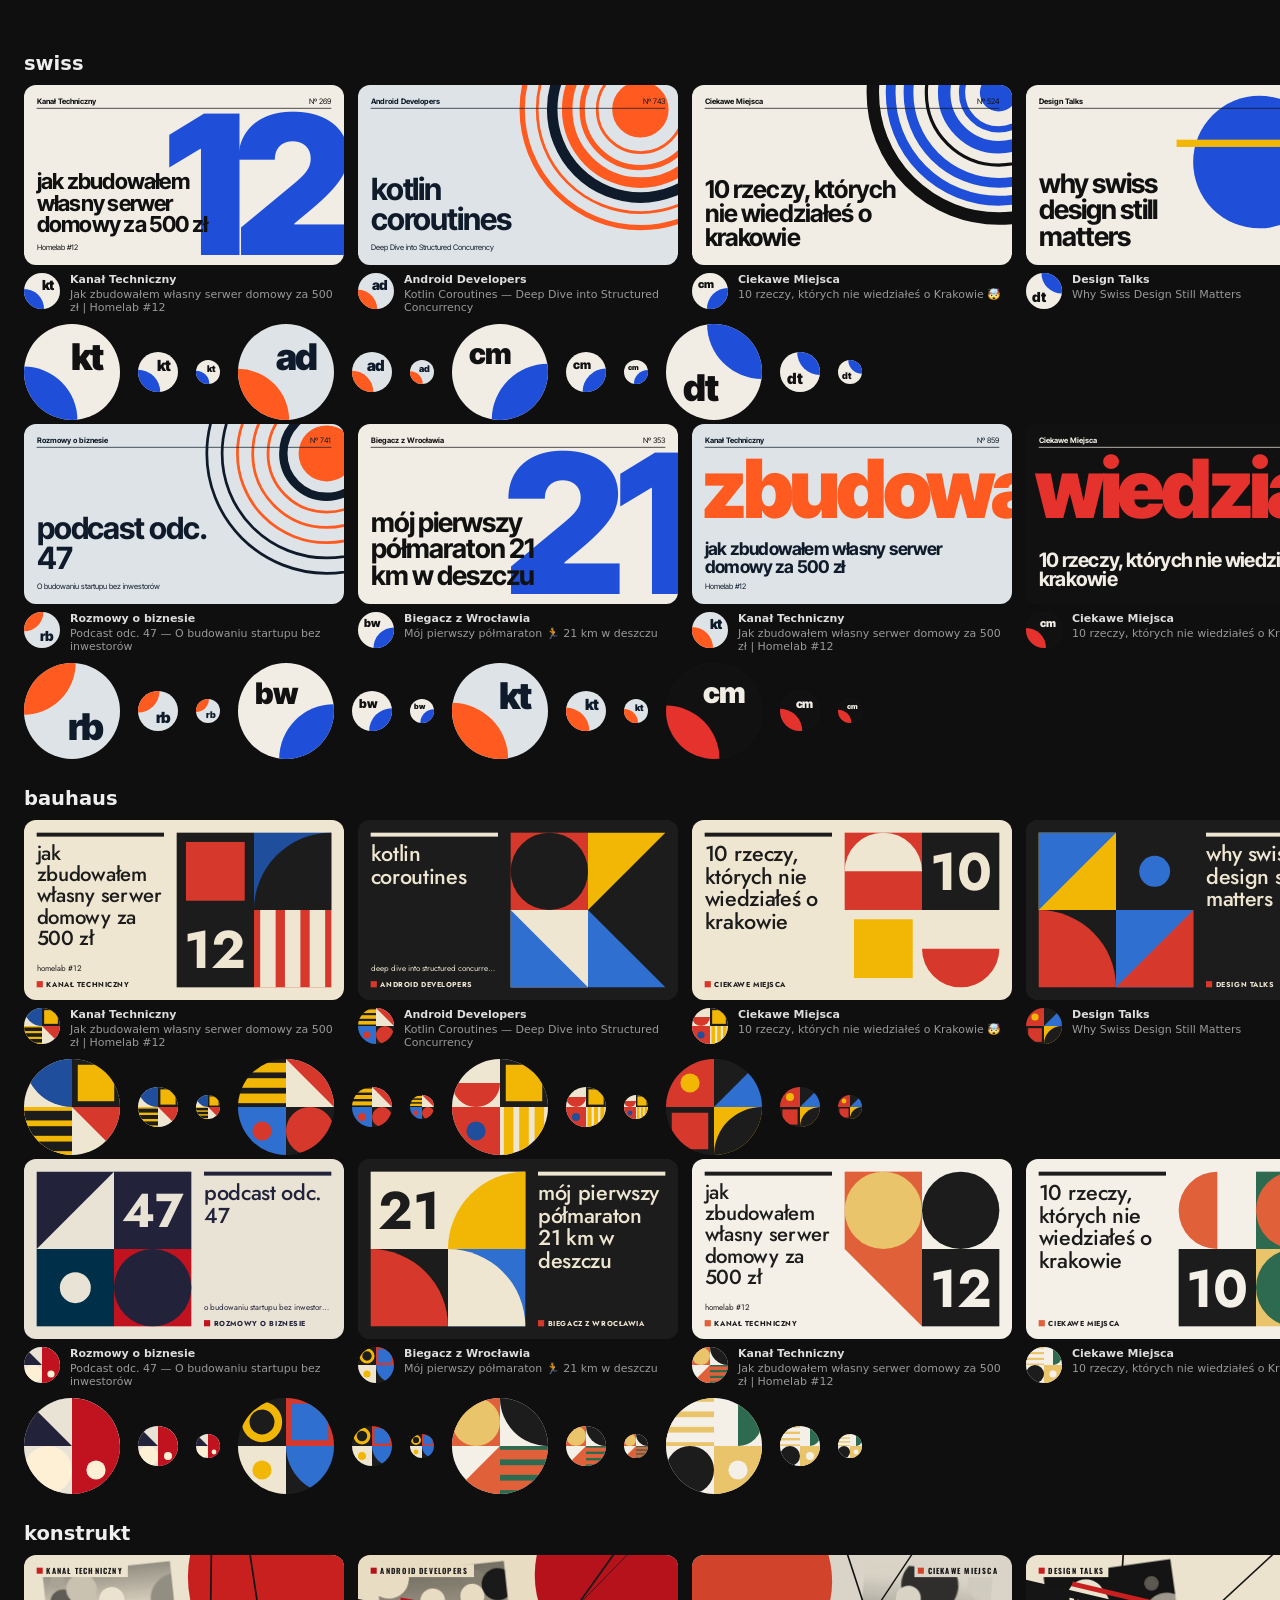
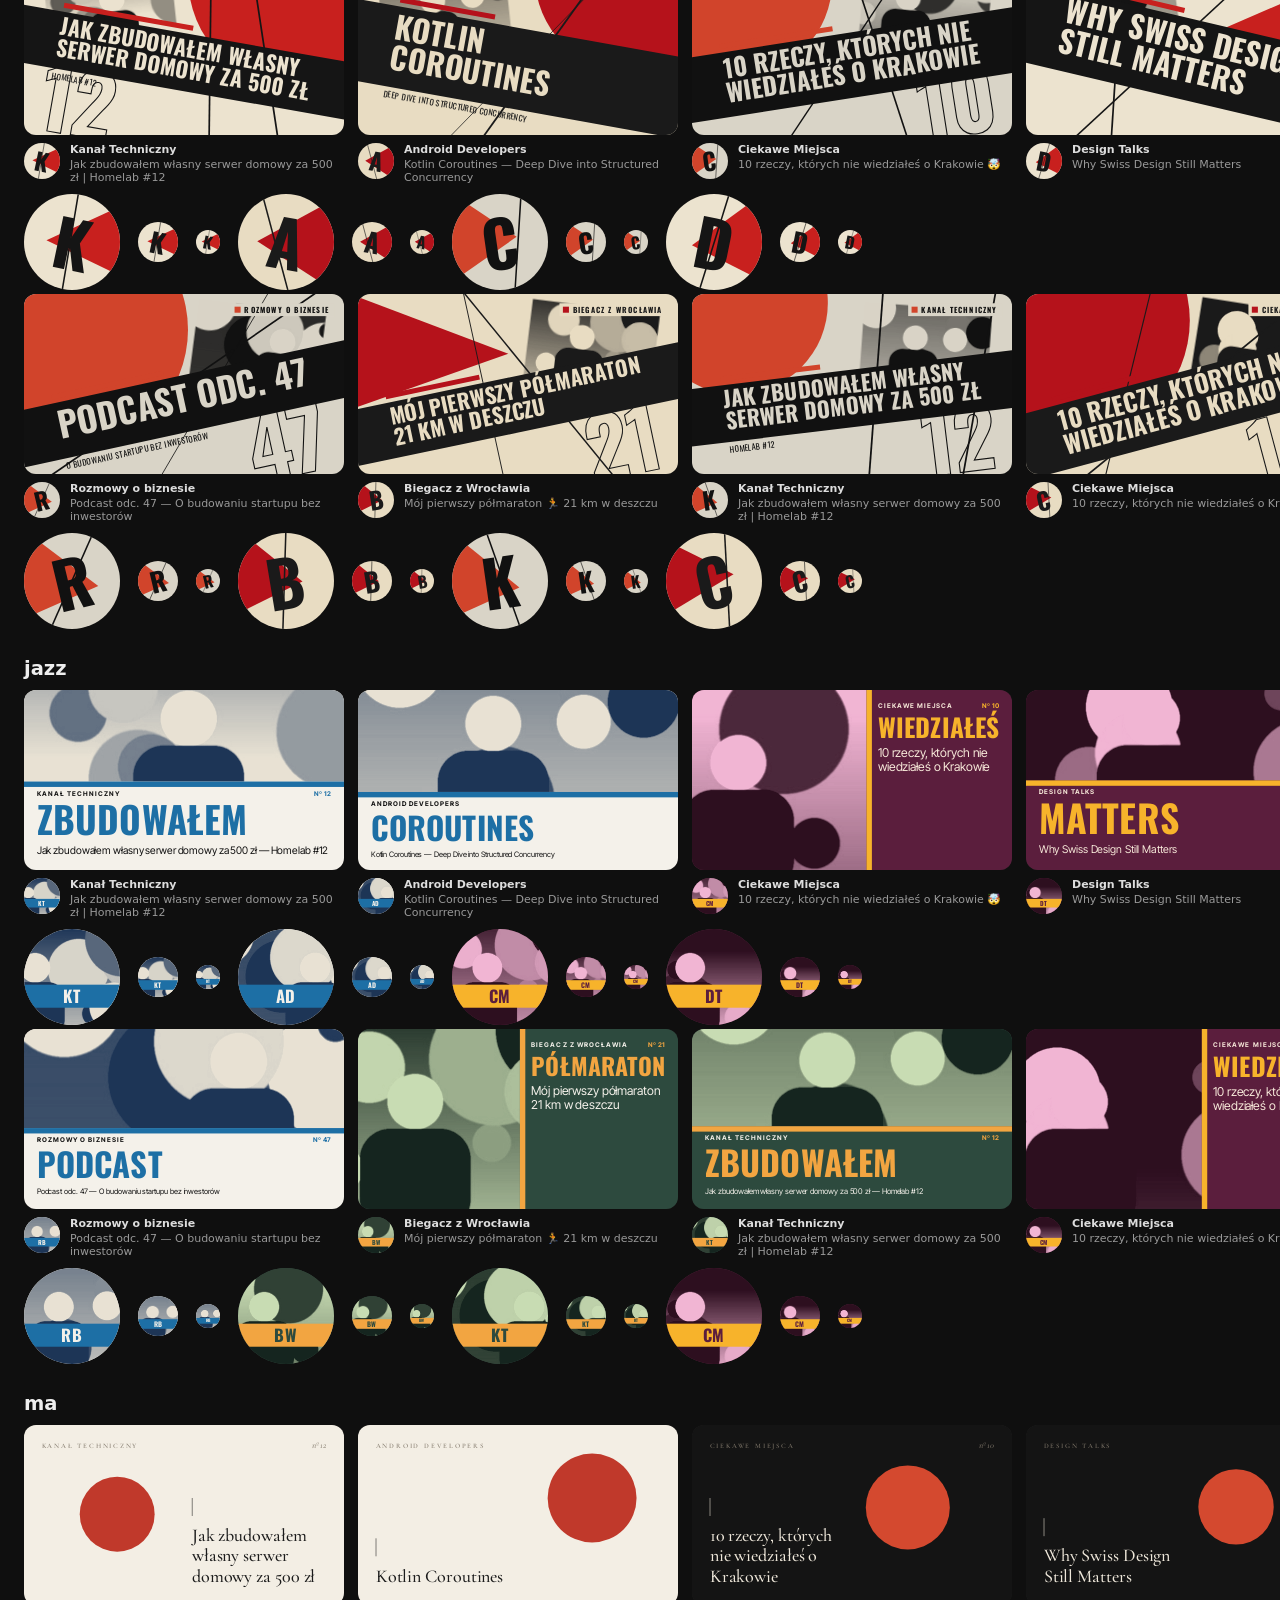
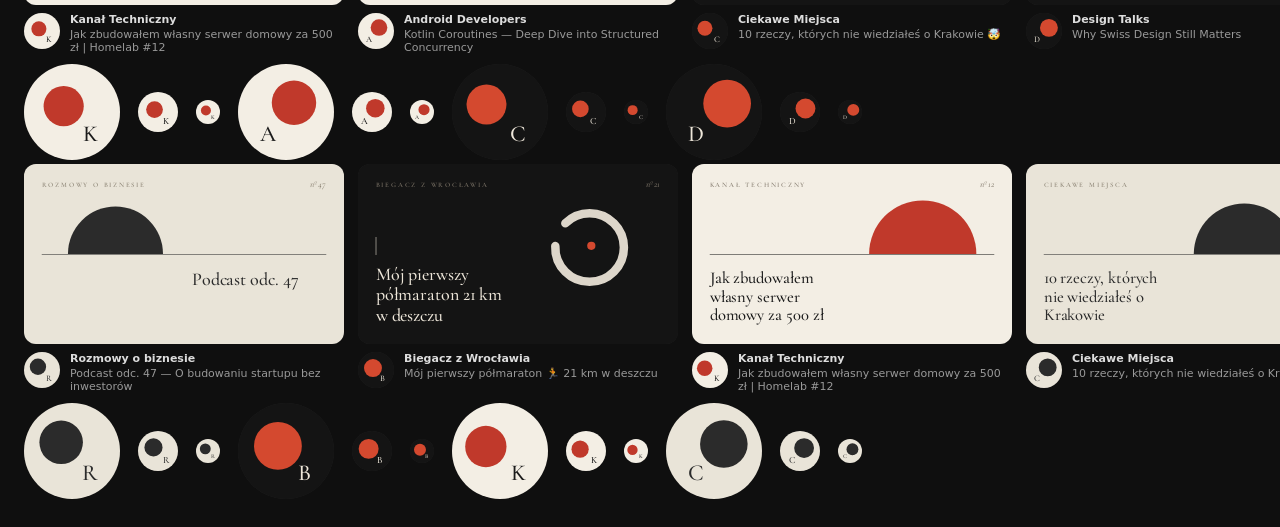
==== dev/gallery.html @ e0ec7f33 "Plakat: YouTube thumbnails and channel avatars as generative posters Chrome MV3 extension that overl" ====
<!doctype html>
<html lang="pl">
<head>
<meta charset="utf-8">
<title>Plakat — dev gallery</title>
<style>
  body { margin: 0; padding: 24px; background: #0f0f0f; color: #eee; font: 13px system-ui; }
  h2 { margin: 28px 0 10px; font-weight: 600; }
  .row { display: grid; grid-template-columns: repeat(4, 320px) 101px; gap: 14px; align-items: start; margin-bottom: 10px; }
  .card { width: 320px; aspect-ratio: 16/9; border-radius: 12px; overflow: hidden; background: #222; }
  .card.short { width: 101px; aspect-ratio: 9/16; }
  .meta { display: flex; gap: 10px; align-items: flex-start; font-size: 11px; color: #999; margin-top: 8px; width: 320px; }
  .meta b { display: block; color: #ddd; font-weight: 600; margin-bottom: 2px; }
  .av { flex: none; border-radius: 50%; overflow: hidden; background: #222; }
  .av svg { display: block; width: 100%; height: 100%; }
  .sizes { display: flex; gap: 18px; align-items: center; margin: 6px 0 4px; }
</style>
<script src="../src/core/font-faces.js"></script>
<script src="../src/core/i18n.js"></script>
<script src="../src/core/random.js"></script>
<script src="../src/core/vdom.js"></script>
<script src="../src/core/color.js"></script>
<script src="../src/core/typography.js"></script>
<script src="../src/core/text.js"></script>
<script src="../src/engines/kit.js"></script>
<script src="../src/engines/swiss.js"></script>
<script src="../src/engines/bauhaus.js"></script>
<script src="../src/engines/konstrukt.js"></script>
<script src="../src/engines/jazz.js"></script>
<script src="../src/engines/ma.js"></script>
<script src="../src/poster/styles.js"></script>
<script src="../src/poster/render.js"></script>
</head>
<body>
<div id="root"></div>
<script>
// ?style=<id> shows one style, ?salt=<n> shifts every seed.
// Opened from disk there is no chrome.i18n, so styles are headed by their id.
const P = Plakat;
const samples = [
  ['Kanał Techniczny', 'Jak zbudowałem własny serwer domowy za 500 zł | Homelab #12', 'v1'],
  ['Android Developers', 'Kotlin Coroutines — Deep Dive into Structured Concurrency', 'v2'],
  ['Ciekawe Miejsca', '10 rzeczy, których nie wiedziałeś o Krakowie 🤯', 'v3'],
  ['Design Talks', 'Why Swiss Design Still Matters', 'v4'],
  ['Rozmowy o biznesie', 'Podcast odc. 47 — O budowaniu startupu bez inwestorów', 'v5'],
  ['Biegacz z Wrocławia', 'Mój pierwszy półmaraton 🏃 21 km w deszczu', 'v6'],
  ['Kuchnia Szybka', 'Najszybszy ramen na świecie #shorts', 'v7'],
];
const params = new URLSearchParams(location.search);
const only = params.get('style');
const baseSalt = params.get('salt') | 0;

const div = (cls, ...kids) => {
  const el = document.createElement('div');
  if (cls) el.className = cls;
  el.append(...kids);
  return el;
};
const avatar = (style, { salt, channelName, channelKey, thumbUrl }, px) => {
  const box = div('av');
  box.style.width = box.style.height = px + 'px';
  box.appendChild(P.toDom(P.renderAvatar({ style, salt, channelName, channelKey, thumbUrl })));
  return box;
};

(async () => {
  await P.loadFonts();
  await document.fonts.ready;
  const root = document.getElementById('root');
  for (const style of P.BUILTIN_STYLES) {
    if (only && style.id !== only) continue;
    const h2 = document.createElement('h2'); h2.textContent = style.id; root.appendChild(h2);
    for (const variant of [0, 1]) {
      const row = div('row'); root.appendChild(row);
      const picks = variant === 0 ? [0, 1, 2, 3] : [4, 5, 0, 2];
      const channels = picks.map((i, k) => {
        const [channelName, title, vid] = samples[i];
        const ch = { salt: baseSalt + variant * 7 + k, channelName, channelKey: channelName + variant, thumbUrl: `thumbs/t${(i + variant + 4) % 8}.jpg` };
        const card = div('card');
        card.appendChild(P.toDom(P.render({ style, ...ch, title, vid: vid + variant, thumbUrl: `thumbs/t${(i + variant) % 8}.jpg`, W: 480, H: 270 })));
        const text = div('', title);
        text.prepend(Object.assign(document.createElement('b'), { textContent: channelName }));
        row.appendChild(div('', card, div('meta', avatar(style, ch, 36), text)));
        return ch;
      });
      const s = samples[6];
      const card = div('card short');
      card.appendChild(P.toDom(P.render({ style, salt: baseSalt + variant, title: s[1], channelName: s[0], channelKey: s[0] + variant, vid: s[2] + variant, thumbUrl: `thumbs/t${variant + 3}.jpg`, W: 480, H: 853 })));
      row.appendChild(card);
      // Real YouTube sizes: channel header, watch page owner, guide entry.
      root.appendChild(div('sizes', ...channels.flatMap((ch) => [96, 40, 24].map((px) => avatar(style, ch, px)))));
    }
  }
  document.body.dataset.ready = '1';
})();
</script>
</body>
</html>
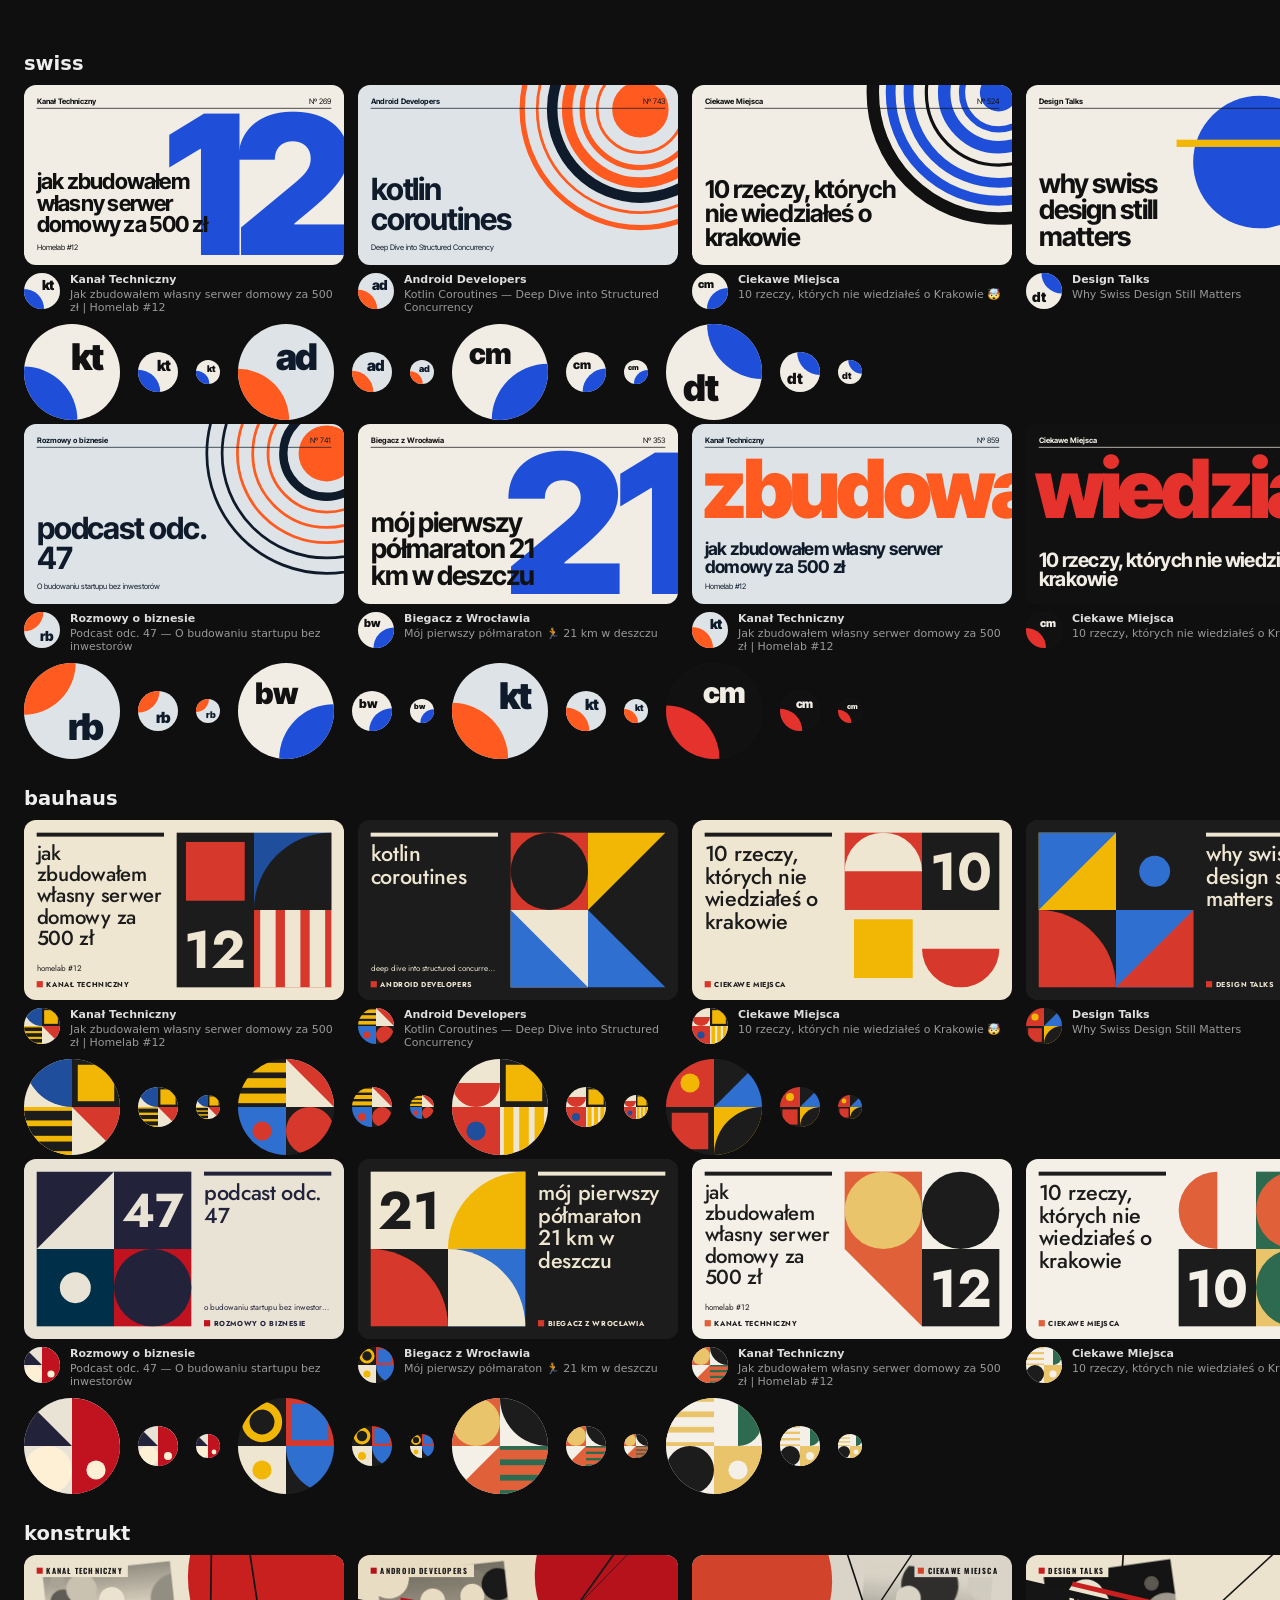
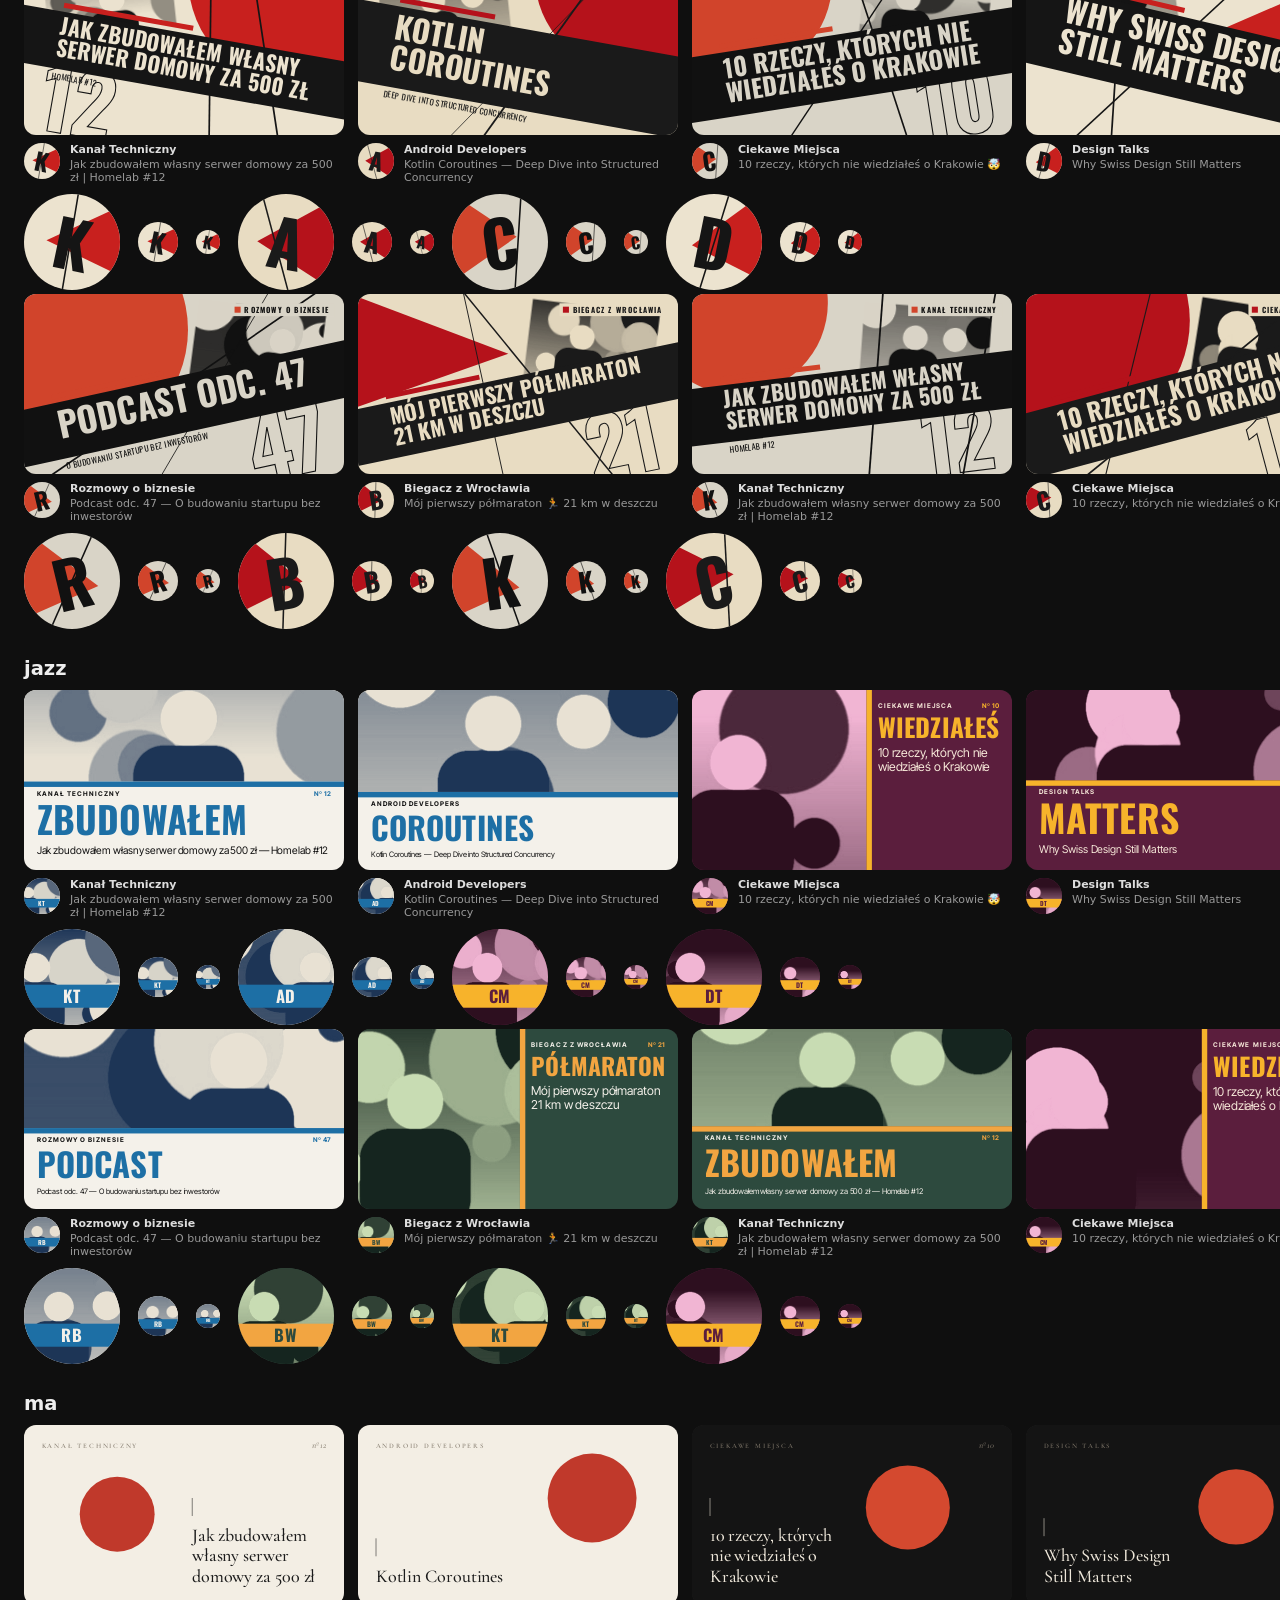
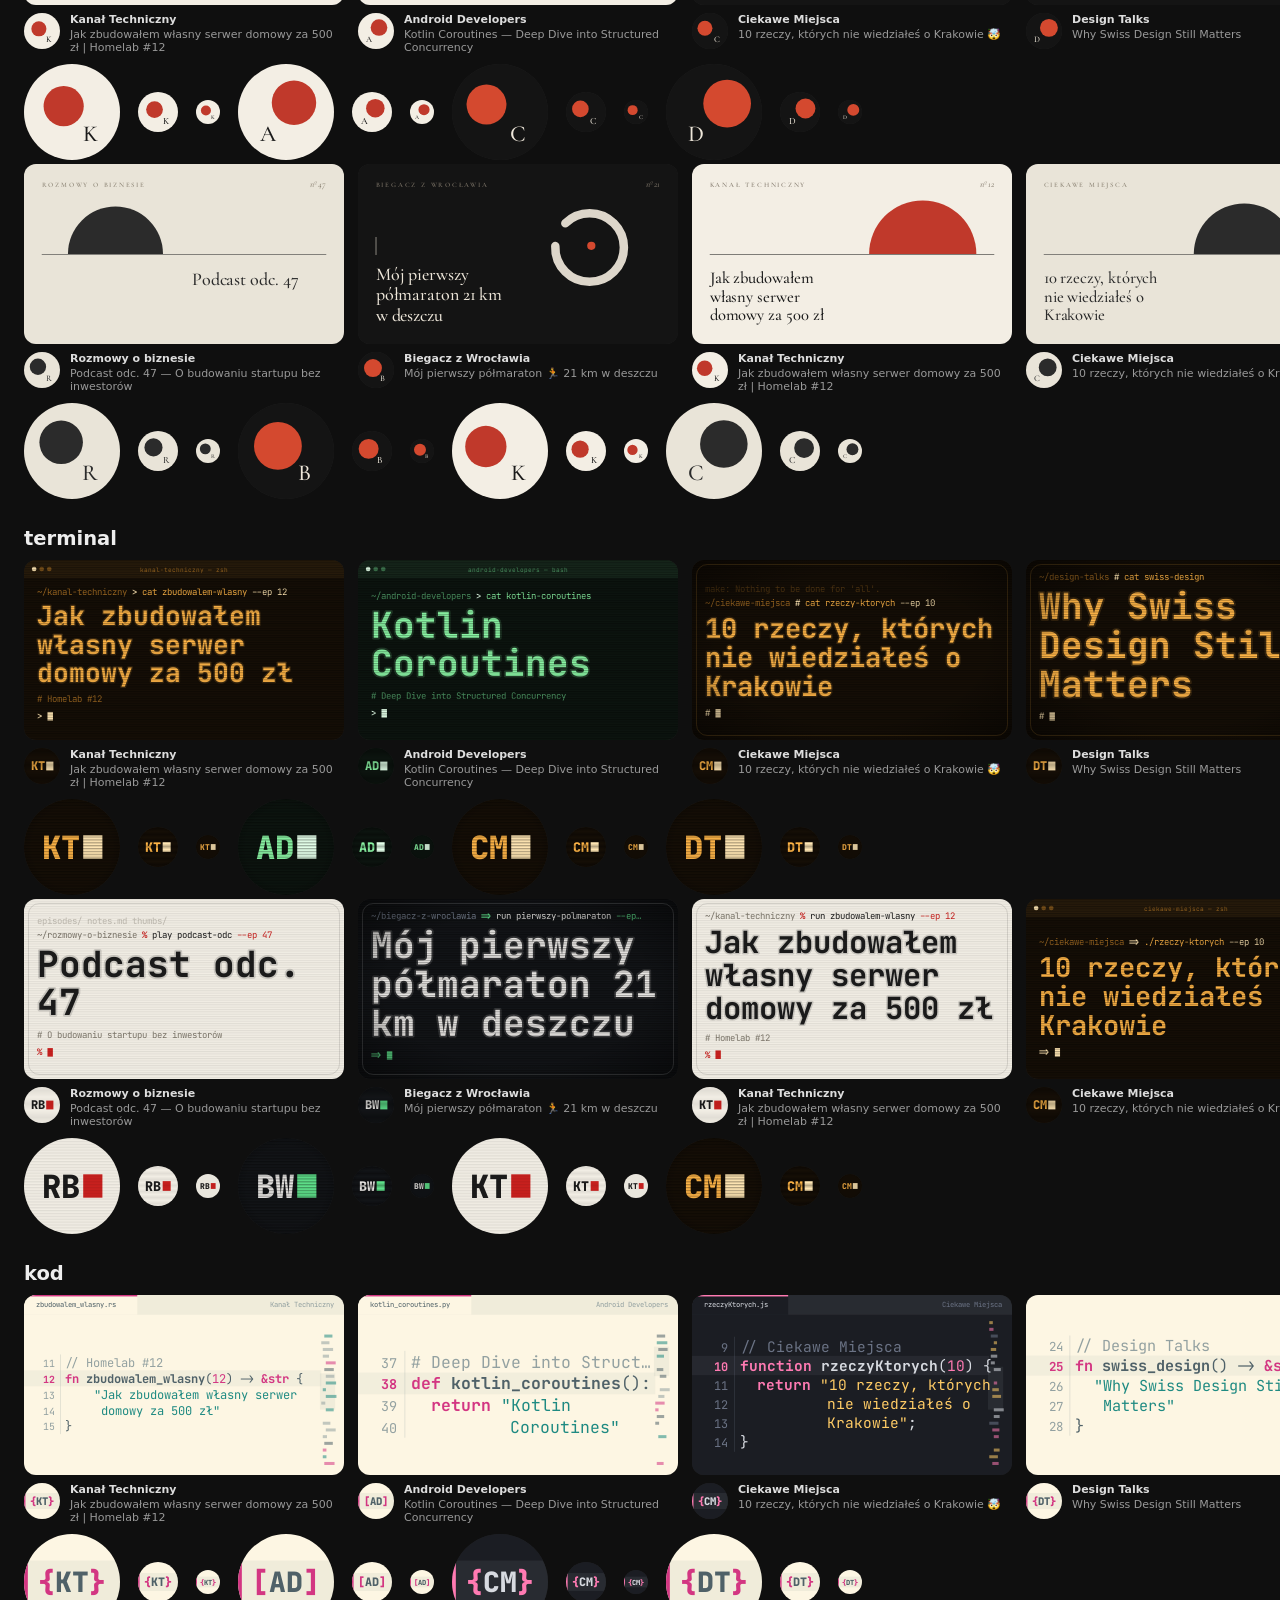
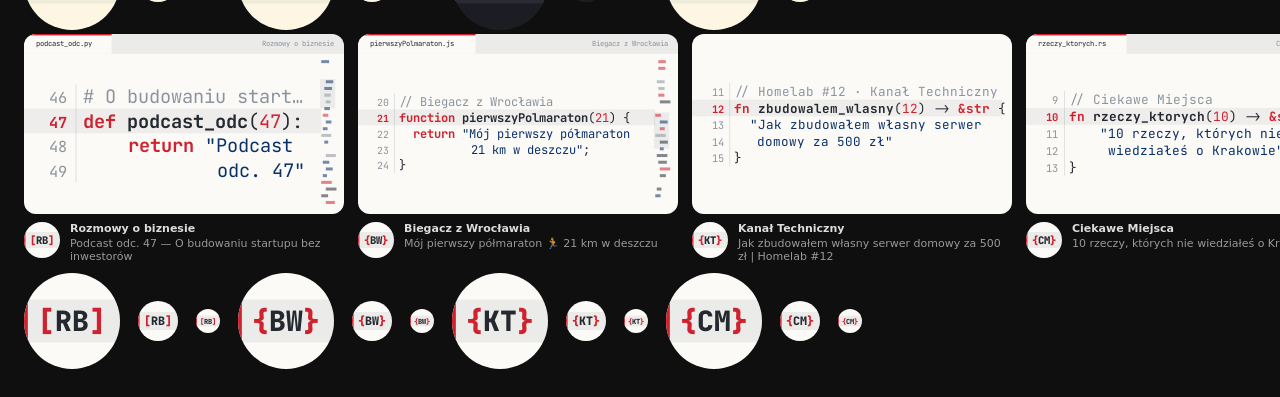
==== commit 93a9718b: "Add opt-in Terminal and Kod tech styles Two style engines for tech channels, kept out of the default" ====
--- a/dev/gallery.html
+++ b/dev/gallery.html
@@ -28,6 +28,8 @@
 <script src="../src/engines/konstrukt.js"></script>
 <script src="../src/engines/jazz.js"></script>
 <script src="../src/engines/ma.js"></script>
+<script src="../src/engines/terminal.js"></script>
+<script src="../src/engines/kod.js"></script>
 <script src="../src/poster/styles.js"></script>
 <script src="../src/poster/render.js"></script>
 </head>
